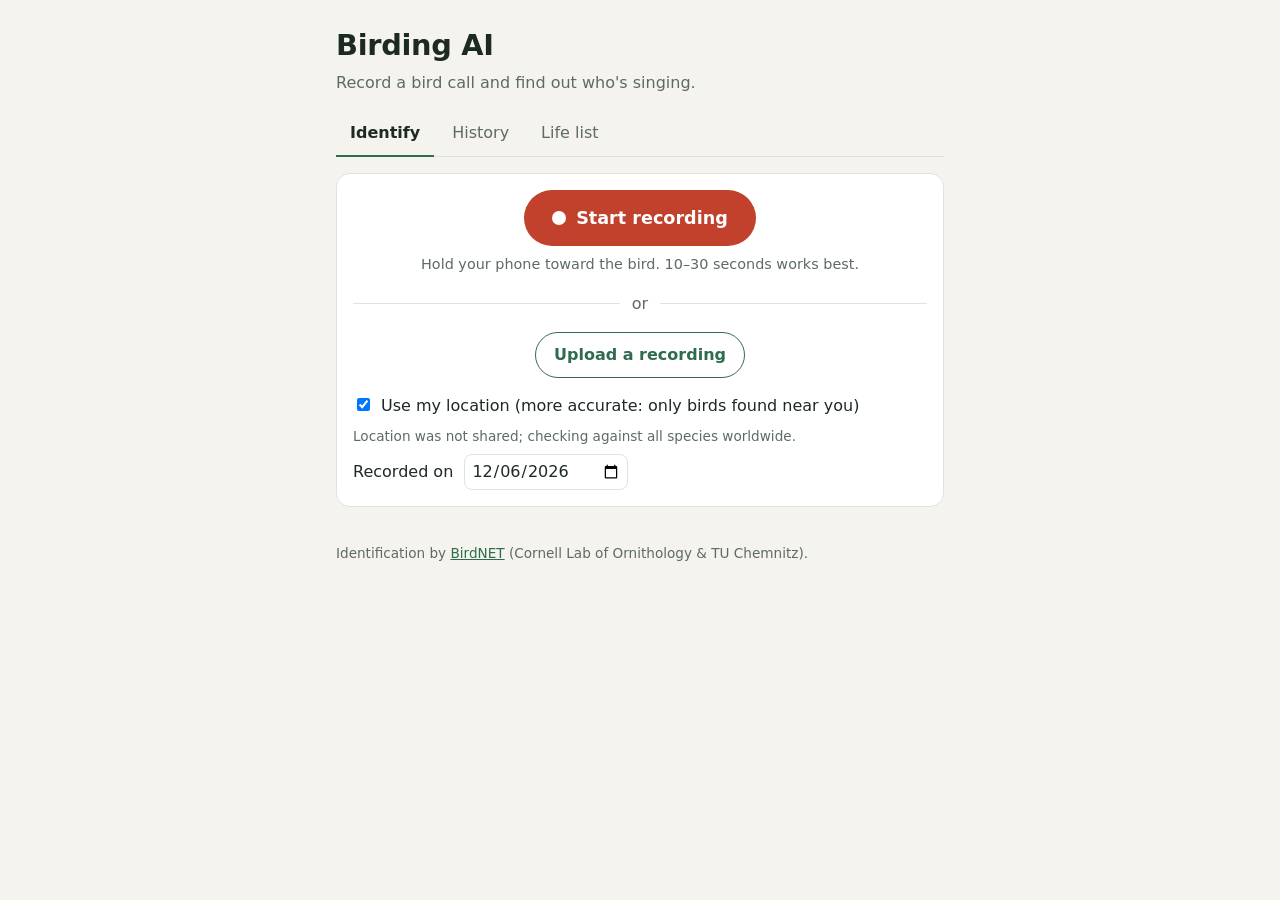
==== app/static/index.html @ e14503f7 "Add bird call identification prototype A FastAPI server and web page that identify birds from record" ====
<!doctype html>
<html lang="en">
<head>
  <meta charset="utf-8">
  <meta name="viewport" content="width=device-width, initial-scale=1">
  <title>Birding AI</title>
  <link rel="stylesheet" href="styles.css">
</head>
<body>
  <header class="top">
    <h1>Birding AI</h1>
    <p class="tagline">Record a bird call and find out who's singing.</p>
    <nav class="tabs" role="tablist">
      <button role="tab" class="tab active" data-view="identify">Identify</button>
      <button role="tab" class="tab" data-view="history">History</button>
      <button role="tab" class="tab" data-view="lifelist">Life list</button>
    </nav>
  </header>

  <main>
    <section id="view-identify" class="view active">
      <div class="card capture">
        <button id="record-btn" class="record" aria-live="polite">
          <span class="dot"></span><span id="record-label">Start recording</span>
        </button>
        <div id="timer" class="timer" hidden>0:00</div>
        <p class="hint">Hold your phone toward the bird. 10–30 seconds works best.</p>

        <div class="divider"><span>or</span></div>

        <label class="upload">
          <input id="file-input" type="file" accept="audio/*,.wav,.mp3,.flac,.ogg,.m4a">
          Upload a recording
        </label>

        <div class="options">
          <label class="check">
            <input id="use-location" type="checkbox" checked>
            Use my location (more accurate: only birds found near you)
          </label>
          <div id="location-status" class="muted small"></div>
          <label class="date">Recorded on <input id="recorded-on" type="date"></label>
        </div>
      </div>

      <div id="busy" class="card busy" hidden>
        <div class="spinner"></div> Listening for birds…
      </div>
      <div id="error" class="card error" role="alert" hidden></div>
      <div id="results"></div>
    </section>

    <section id="view-history" class="view">
      <div id="history"></div>
    </section>

    <section id="view-lifelist" class="view">
      <div id="lifelist"></div>
    </section>
  </main>

  <footer class="muted small">
    Identification by <a href="https://birdnet.cornell.edu/" target="_blank" rel="noopener">BirdNET</a>
    (Cornell Lab of Ornithology &amp; TU Chemnitz).
    <span id="footer-ebird" hidden>Local sightings from <a href="https://ebird.org" target="_blank" rel="noopener">eBird</a>.</span>
    <span id="footer-xc" hidden>Reference sounds from <a href="https://xeno-canto.org" target="_blank" rel="noopener">xeno-canto</a>.</span>
  </footer>

  <template id="detection-tpl">
    <article class="card detection">
      <div class="det-head">
        <div>
          <h3 class="common"></h3>
          <p class="scientific"></p>
        </div>
        <div class="score"></div>
      </div>
      <div class="bar"><div class="fill"></div></div>
      <p class="meta small muted"></p>
      <div class="actions">
        <button class="secondary examples-btn" hidden>Hear examples</button>
      </div>
      <div class="examples"></div>
    </article>
  </template>

  <script src="app.js"></script>
</body>
</html>
---- app/static/styles.css ----
:root {
  --bg: #f5f3ee;
  --surface: #ffffff;
  --text: #1d2a22;
  --muted: #5d6b62;
  --border: #dfe3dc;
  --accent: #2f6b4f;
  --accent-text: #ffffff;
  --record: #c2412d;
  --badge-bg: #e3f0e8;
  --badge-text: #24563e;
  --error-bg: #fbe9e6;
  --error-text: #8a2a1b;
  --radius: 14px;
}

@media (prefers-color-scheme: dark) {
  :root {
    --bg: #121714;
    --surface: #1b221e;
    --text: #e6ece8;
    --muted: #9aa9a0;
    --border: #2c3631;
    --accent: #6cbf94;
    --accent-text: #0e1a13;
    --record: #ef6a55;
    --badge-bg: #23392d;
    --badge-text: #a6dcbc;
    --error-bg: #3a1f1a;
    --error-text: #f4b3a7;
  }
}

* { box-sizing: border-box; }

body {
  margin: 0;
  background: var(--bg);
  color: var(--text);
  font: 16px/1.5 system-ui, -apple-system, "Segoe UI", Roboto, sans-serif;
}

a { color: var(--accent); }

.top, main, footer {
  max-width: 640px;
  margin: 0 auto;
  padding: 0 16px;
}

.top { padding-top: 24px; }
h1 { margin: 0; font-size: 1.8rem; letter-spacing: -0.01em; }
.tagline { margin: 4px 0 16px; color: var(--muted); }

.tabs { display: flex; gap: 4px; border-bottom: 1px solid var(--border); }
.tab {
  background: none; border: 0; padding: 10px 14px; font: inherit; color: var(--muted);
  cursor: pointer; border-bottom: 2px solid transparent; margin-bottom: -1px;
}
.tab.active { color: var(--text); border-bottom-color: var(--accent); font-weight: 600; }

main { padding-top: 16px; padding-bottom: 24px; }
.view { display: none; }
.view.active { display: block; }

.card {
  background: var(--surface);
  border: 1px solid var(--border);
  border-radius: var(--radius);
  padding: 16px;
  margin-bottom: 12px;
}

.capture { text-align: center; }
.record {
  display: inline-flex; align-items: center; gap: 10px;
  padding: 16px 28px; border-radius: 999px; border: 0;
  background: var(--record); color: #fff; font: 600 1.1rem system-ui, sans-serif;
  cursor: pointer; min-height: 56px;
}
.record .dot { width: 14px; height: 14px; border-radius: 50%; background: #fff; }
.record.recording .dot { border-radius: 3px; animation: pulse 1s infinite; }
@keyframes pulse { 50% { opacity: 0.4; } }
.timer { font-variant-numeric: tabular-nums; font-size: 1.4rem; margin-top: 8px; }
.hint { color: var(--muted); font-size: 0.9rem; margin: 8px 0 0; }

.divider { display: flex; align-items: center; gap: 12px; color: var(--muted); margin: 16px 0; }
.divider::before, .divider::after { content: ""; flex: 1; border-top: 1px solid var(--border); }

.upload {
  display: inline-block; padding: 10px 18px; border: 1px solid var(--accent);
  color: var(--accent); border-radius: 999px; cursor: pointer; font-weight: 600;
}
.upload input { display: none; }

.options { text-align: left; margin-top: 16px; display: grid; gap: 8px; }
.check { display: flex; gap: 8px; align-items: flex-start; }
.check input { margin-top: 4px; }
.date input {
  margin-left: 6px; font: inherit; padding: 4px 6px; border-radius: 8px;
  border: 1px solid var(--border); background: var(--surface); color: var(--text);
}

.busy { display: flex; gap: 12px; align-items: center; }
.busy[hidden], .error[hidden] { display: none; }
.spinner {
  width: 20px; height: 20px; border-radius: 50%;
  border: 3px solid var(--border); border-top-color: var(--accent);
  animation: spin 0.8s linear infinite;
}
@keyframes spin { to { transform: rotate(360deg); } }
.error { background: var(--error-bg); color: var(--error-text); border-color: transparent; }

.det-head { display: flex; justify-content: space-between; gap: 12px; align-items: flex-start; }
.common { margin: 0; font-size: 1.15rem; }
.scientific { margin: 0; font-style: italic; color: var(--muted); }
.score { font-weight: 700; font-variant-numeric: tabular-nums; white-space: nowrap; }
.bar { height: 6px; background: var(--border); border-radius: 3px; margin: 10px 0 6px; overflow: hidden; }
.fill { height: 100%; background: var(--accent); }
.badge {
  display: inline-block; background: var(--badge-bg); color: var(--badge-text);
  border-radius: 999px; padding: 1px 8px; font-size: 0.8rem; margin-right: 6px;
}
.actions { margin-top: 8px; }
button.secondary {
  font: inherit; padding: 6px 14px; border-radius: 999px; cursor: pointer;
  background: transparent; color: var(--accent); border: 1px solid var(--accent);
}
button.danger { color: var(--record); border-color: var(--record); }
.examples { display: grid; gap: 10px; margin-top: 10px; }
.example audio { width: 100%; }

.empty { text-align: center; color: var(--muted); }
.history-item h3 { margin: 0 0 4px; font-size: 1rem; }
.history-item ul { margin: 6px 0; padding-left: 18px; }
.history-item audio { width: 100%; margin-top: 6px; }
.row { display: flex; justify-content: space-between; gap: 8px; align-items: center; flex-wrap: wrap; }

.life-item { display: flex; justify-content: space-between; gap: 12px; }
.life-item h3 { margin: 0; font-size: 1rem; }

.muted { color: var(--muted); }
.small { font-size: 0.85rem; }
footer { padding-bottom: 32px; }
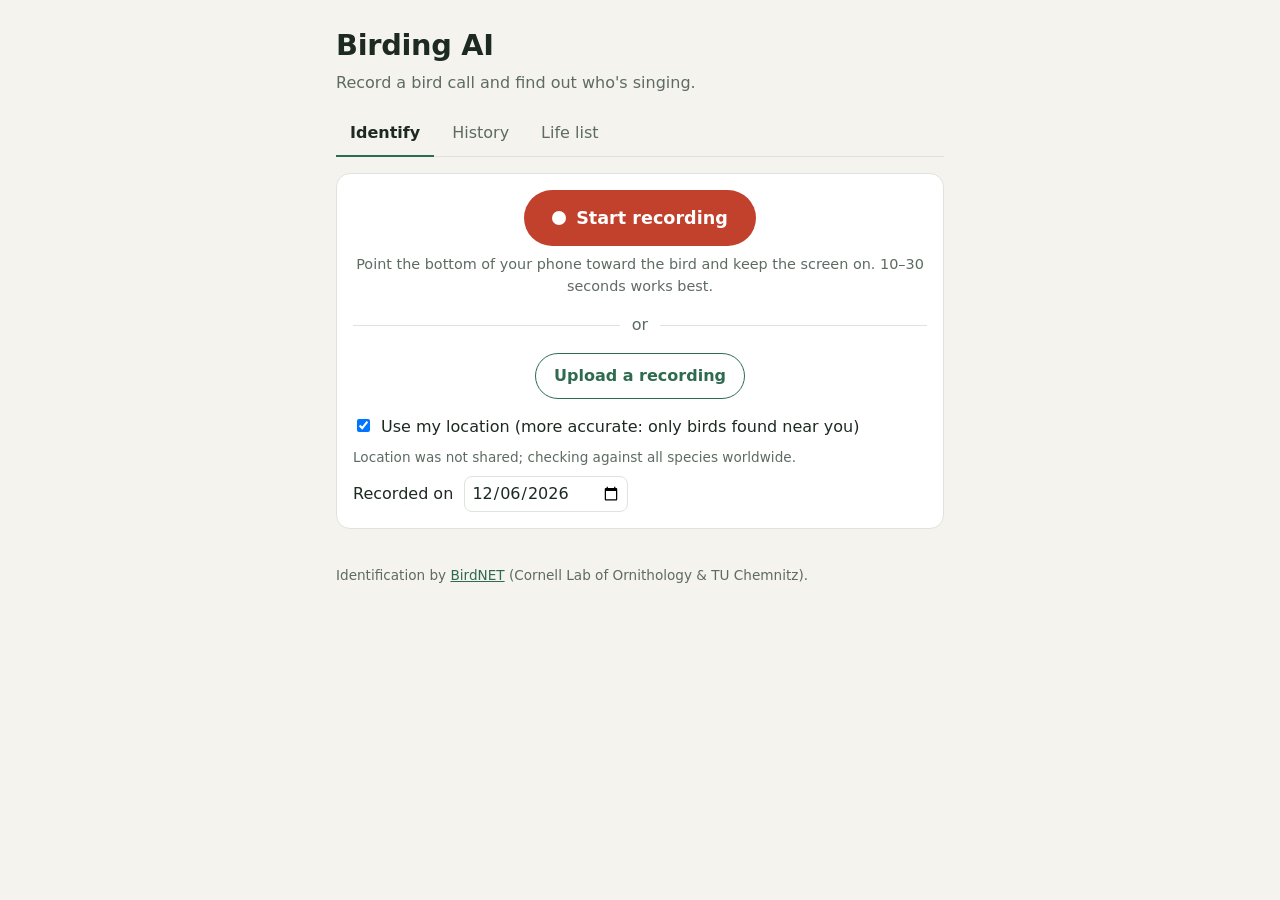
==== commit 418c5ef6: "Make the app usable from iPhone - Give each phone or browser an anonymous device cookie and scope hi" ====
--- a/app/static/index.html
+++ b/app/static/index.html
@@ -2,8 +2,18 @@
 <html lang="en">
 <head>
   <meta charset="utf-8">
-  <meta name="viewport" content="width=device-width, initial-scale=1">
+  <meta name="viewport" content="width=device-width, initial-scale=1, viewport-fit=cover">
   <title>Birding AI</title>
+  <!-- iPhone: "Share > Add to Home Screen" opens the app full screen with this icon -->
+  <meta name="apple-mobile-web-app-capable" content="yes">
+  <meta name="mobile-web-app-capable" content="yes">
+  <meta name="apple-mobile-web-app-title" content="Birding AI">
+  <meta name="apple-mobile-web-app-status-bar-style" content="default">
+  <meta name="theme-color" content="#f5f3ee" media="(prefers-color-scheme: light)">
+  <meta name="theme-color" content="#121714" media="(prefers-color-scheme: dark)">
+  <link rel="apple-touch-icon" href="apple-touch-icon.png">
+  <link rel="icon" href="icon.svg" type="image/svg+xml">
+  <link rel="manifest" href="manifest.json">
   <link rel="stylesheet" href="styles.css">
 </head>
 <body>
@@ -24,7 +34,8 @@
           <span class="dot"></span><span id="record-label">Start recording</span>
         </button>
         <div id="timer" class="timer" hidden>0:00</div>
-        <p class="hint">Hold your phone toward the bird. 10–30 seconds works best.</p>
+        <p class="hint">Point the bottom of your phone toward the bird and keep the screen on.
+          10–30 seconds works best.</p>
 
         <div class="divider"><span>or</span></div>
 
--- a/app/static/styles.css
+++ b/app/static/styles.css
@@ -32,6 +32,7 @@
 }
 
 * { box-sizing: border-box; }
+button, .upload, .tab { touch-action: manipulation; -webkit-tap-highlight-color: transparent; }
 
 body {
   margin: 0;
@@ -48,7 +49,13 @@
   padding: 0 16px;
 }
 
-.top { padding-top: 24px; }
+/* Keep content clear of the iPhone notch / Dynamic Island and home indicator. */
+.top, main, footer {
+  padding-left: max(16px, env(safe-area-inset-left));
+  padding-right: max(16px, env(safe-area-inset-right));
+}
+.top { padding-top: max(24px, env(safe-area-inset-top)); }
+footer { padding-bottom: max(32px, env(safe-area-inset-bottom)); }
 h1 { margin: 0; font-size: 1.8rem; letter-spacing: -0.01em; }
 .tagline { margin: 4px 0 16px; color: var(--muted); }
 
@@ -97,7 +104,7 @@
 .check { display: flex; gap: 8px; align-items: flex-start; }
 .check input { margin-top: 4px; }
 .date input {
-  margin-left: 6px; font: inherit; padding: 4px 6px; border-radius: 8px;
+  margin-left: 6px; font: inherit; font-size: 16px; /* 16px+ stops iOS zooming on focus */ padding: 4px 6px; border-radius: 8px;
   border: 1px solid var(--border); background: var(--surface); color: var(--text);
 }
 
@@ -141,4 +148,3 @@
 
 .muted { color: var(--muted); }
 .small { font-size: 0.85rem; }
-footer { padding-bottom: 32px; }
